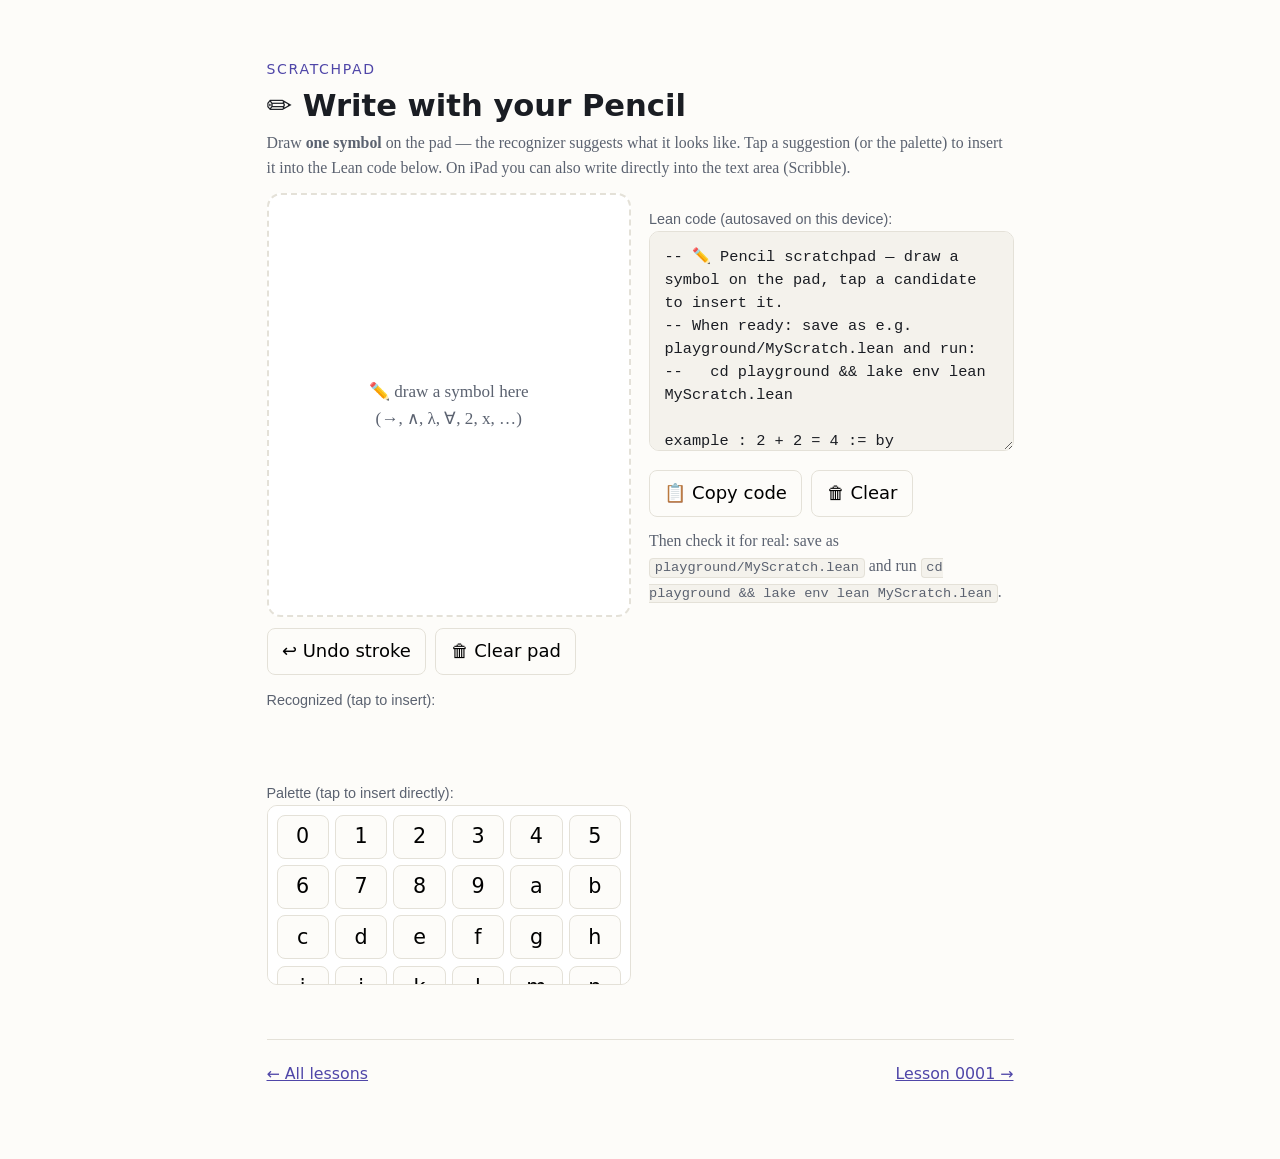
==== write.html @ d44f1044 "feat: deployable course site — 9 verified lessons, index, pencil scratchpad, PWA" ====
<!DOCTYPE html>
<html lang="en">
<head>
<meta charset="utf-8">
<meta name="viewport" content="width=device-width, initial-scale=1, viewport-fit=cover, user-scalable=no">
<meta name="apple-mobile-web-app-capable" content="yes">
<meta name="apple-mobile-web-app-status-bar-style" content="default">
<meta name="theme-color" content="#4f46a8">
<title>✏️ Write — Lean scratchpad</title>
<link rel="manifest" href="manifest.webmanifest">
<link rel="apple-touch-icon" href="icons/apple-touch-icon.png">
<link rel="icon" href="icons/icon-192.png">
<link rel="stylesheet" href="assets/style.css">
</head>
<body>

<p class="lesson-kicker">Scratchpad</p>
<h1>✏️ Write with your Pencil</h1>
<p class="lesson-meta">Draw <strong>one symbol</strong> on the pad — the recognizer suggests what it looks like. Tap a suggestion (or the palette) to insert it into the Lean code below. On iPad you can also write directly into the text area (Scribble).</p>

<div class="write-grid">
  <div>
    <div class="pad">
      <canvas id="pad"></canvas>
      <div class="pad-hint" id="pad-hint">✏️ draw a symbol here<br>(→, ∧, λ, ∀, 2, x, …)</div>
    </div>
    <div class="pad-buttons">
      <button id="undo" type="button">↩ Undo stroke</button>
      <button id="clear-pad" type="button">🗑 Clear pad</button>
    </div>
    <p class="candidates-label">Recognized (tap to insert):</p>
    <div class="candidates" id="candidates"></div>
    <p class="candidates-label">Palette (tap to insert directly):</p>
    <div class="palette" id="palette"></div>
  </div>
  <div>
    <p class="candidates-label">Lean code (autosaved on this device):</p>
    <textarea id="scratch" spellcheck="false" autocapitalize="off" autocomplete="off"></textarea>
    <div class="pad-buttons">
      <button id="copy" type="button">📋 Copy code</button>
      <button id="clear-editor" type="button">🗑 Clear</button>
    </div>
    <p class="lesson-meta">Then check it for real: save as <code>playground/MyScratch.lean</code> and run <code>cd playground && lake env lean MyScratch.lean</code>.</p>
  </div>
</div>

<div class="lesson-nav">
  <a href="index.html">← All lessons</a>
  <a href="lessons/0001-what-is-a-proof.html">Lesson 0001 →</a>
</div>

<script src="assets/site.js"></script>
<script src="assets/handwriting.js"></script>
</body>
</html>
---- assets/style.css ----
/* Shared stylesheet for all lessons in this workspace. Every lesson links this file. */

:root {
  --ink: #1a1d23;
  --muted: #5b6270;
  --paper: #fdfcf9;
  --accent: #4f46a8;      /* Lean-ish indigo */
  --accent-soft: #eceafe;
  --ok: #1a7f4b;
  --ok-soft: #e4f5ec;
  --bad: #b3372f;
  --bad-soft: #fbeae8;
  --line: #e4e1d8;
  --code-bg: #f4f2ec;
}

* { box-sizing: border-box; }

html { font-size: 18px; }

body {
  margin: 0 auto;
  padding: 2.5rem 1.25rem 4rem;
  max-width: 44rem;
  background: var(--paper);
  color: var(--ink);
  font-family: "Iowan Old Style", "Palatino Linotype", Palatino, Georgia, serif;
  line-height: 1.6;
}

h1, h2, h3 {
  font-family: "Avenir Next", "Segoe UI", system-ui, sans-serif;
  line-height: 1.25;
  color: var(--ink);
}
h1 { font-size: 1.7rem; margin: 0 0 .25rem; }
h2 { font-size: 1.2rem; margin: 2.2rem 0 .6rem; border-bottom: 1px solid var(--line); padding-bottom: .3rem; }
h3 { font-size: 1.02rem; margin: 1.6rem 0 .4rem; }

.lesson-kicker {
  font-family: "Avenir Next", "Segoe UI", system-ui, sans-serif;
  font-size: .78rem;
  letter-spacing: .12em;
  text-transform: uppercase;
  color: var(--accent);
  margin-bottom: .4rem;
}
.lesson-meta { color: var(--muted); font-size: .88rem; margin-top: 0; }

p { margin: .7rem 0; }
ul, ol { padding-left: 1.4rem; }
li { margin: .3rem 0; }

a { color: var(--accent); }
a:hover { text-decoration-thickness: 2px; }

code, pre, .mono {
  font-family: "SF Mono", "JetBrains Mono", Menlo, Consolas, monospace;
  font-size: .86em;
}
code {
  background: var(--code-bg);
  border: 1px solid var(--line);
  border-radius: 4px;
  padding: .08em .35em;
}
pre {
  background: var(--code-bg);
  border: 1px solid var(--line);
  border-radius: 8px;
  padding: .9rem 1.1rem;
  overflow-x: auto;
  line-height: 1.5;
}
pre code { background: none; border: none; padding: 0; font-size: .84rem; }

pre .out { color: var(--muted); } /* expected output shown in comments */

.callout {
  border-left: 4px solid var(--accent);
  background: var(--accent-soft);
  border-radius: 0 8px 8px 0;
  padding: .8rem 1.1rem;
  margin: 1.2rem 0;
}
.callout p { margin: .3rem 0; }
.callout .callout-title {
  font-family: "Avenir Next", "Segoe UI", system-ui, sans-serif;
  font-weight: 600;
  font-size: .85rem;
  text-transform: uppercase;
  letter-spacing: .08em;
  color: var(--accent);
}

.ask {
  border-left: 4px solid var(--ok);
  background: var(--ok-soft);
  border-radius: 0 8px 8px 0;
  padding: .8rem 1.1rem;
  margin: 1.6rem 0;
}

/* ---- quiz component (assets/quiz.js) ---- */
.quiz { margin: 1.2rem 0 1.8rem; }
.quiz-progress {
  font-family: "Avenir Next", "Segoe UI", system-ui, sans-serif;
  font-size: .8rem; color: var(--muted); margin-bottom: .8rem;
}
.quiz-question {
  border: 1px solid var(--line);
  border-radius: 10px;
  padding: 1rem 1.2rem;
  margin: 0 0 1.1rem;
  background: #fff;
}
.quiz-question .q-text { font-weight: 600; margin: 0 0 .7rem; }
.quiz-question .q-num {
  font-family: "Avenir Next", "Segoe UI", system-ui, sans-serif;
  font-size: .72rem; letter-spacing: .1em; text-transform: uppercase;
  color: var(--muted); display: block; margin-bottom: .25rem;
}
.quiz-answers { display: grid; gap: .45rem; }
.quiz-answers button {
  font: inherit;
  text-align: left;
  border: 1px solid var(--line);
  background: var(--paper);
  border-radius: 8px;
  padding: .5rem .8rem;
  cursor: pointer;
  transition: border-color .12s, background .12s;
}
.quiz-answers button:hover:not(:disabled) { border-color: var(--accent); background: var(--accent-soft); }
.quiz-answers button:disabled { cursor: default; opacity: .75; }
.quiz-answers button.correct { border-color: var(--ok); background: var(--ok-soft); opacity: 1; font-weight: 600; }
.quiz-answers button.wrong { border-color: var(--bad); background: var(--bad-soft); opacity: 1; }
.quiz-explain { font-size: .9rem; color: var(--muted); margin: .6rem 0 0; display: none; }
.quiz-explain.show { display: block; }
.quiz-done {
  font-family: "Avenir Next", "Segoe UI", system-ui, sans-serif;
  font-weight: 600; color: var(--ok); margin-top: .4rem; display: none;
}

/* ---- tables (reference docs) ---- */
table { border-collapse: collapse; width: 100%; margin: 1rem 0; font-size: .92rem; }
th, td { border: 1px solid var(--line); padding: .45rem .7rem; text-align: left; vertical-align: top; }
th { background: var(--code-bg); font-family: "Avenir Next", "Segoe UI", system-ui, sans-serif; font-size: .8rem; }

/* ---- nav footer ---- */
.lesson-nav {
  margin-top: 3rem; padding-top: 1.2rem; border-top: 1px solid var(--line);
  display: flex; justify-content: space-between; gap: 1rem; flex-wrap: wrap;
  font-family: "Avenir Next", "Segoe UI", system-ui, sans-serif; font-size: .88rem;
}
.lesson-nav .dim { color: var(--muted); }

@media print {
  body { max-width: none; font-size: 11pt; }
  .quiz-answers button { cursor: default; }
  a { color: var(--ink); text-decoration: none; }
}

/* ---- site: index, progress, lesson cards ---- */
.hero {
  background: linear-gradient(135deg, var(--accent-soft), #fff);
  border: 1px solid var(--line);
  border-radius: 14px;
  padding: 1.4rem 1.5rem;
  margin: 1.4rem 0;
}
.hero h1 { margin-top: 0; }
.hero p { margin: .4rem 0; }

.progress-wrap {
  background: var(--code-bg);
  border: 1px solid var(--line);
  border-radius: 10px;
  height: 14px;
  overflow: hidden;
  margin: .6rem 0 .2rem;
}
#progress-fill {
  background: var(--accent);
  height: 100%;
  width: 0;
  transition: width .3s;
}
#progress-label {
  font-family: "Avenir Next", "Segoe UI", system-ui, sans-serif;
  font-size: .8rem; color: var(--muted);
}

h2.phase {
  border-bottom: none;
  font-size: .85rem;
  text-transform: uppercase;
  letter-spacing: .1em;
  color: var(--muted);
  margin: 1.8rem 0 .5rem;
}

.lesson-card {
  display: flex;
  align-items: baseline;
  gap: .8rem;
  border: 1px solid var(--line);
  border-radius: 10px;
  background: #fff;
  padding: .75rem 1rem;
  margin: .45rem 0;
  text-decoration: none;
  color: var(--ink);
}
.lesson-card:hover { border-color: var(--accent); }
.lesson-card .lesson-n {
  font-family: "SF Mono", Menlo, monospace;
  font-size: .8rem; color: var(--accent); min-width: 3.2em;
}
.lesson-card .lesson-title { flex: 1; }
.lesson-card .lesson-check { color: var(--ok); font-weight: 700; }
.lesson-card.done { background: var(--ok-soft); }

.big-link {
  display: block;
  text-align: center;
  font-family: "Avenir Next", "Segoe UI", system-ui, sans-serif;
  font-weight: 600;
  font-size: 1.05rem;
  border: 2px solid var(--accent);
  color: var(--accent);
  border-radius: 12px;
  padding: .9rem 1rem;
  margin: 1rem 0;
  text-decoration: none;
  background: #fff;
}
.big-link:hover { background: var(--accent-soft); }

button.mark-done, .mark-done {
  font: inherit;
  font-family: "Avenir Next", "Segoe UI", system-ui, sans-serif;
  font-weight: 600;
  border: 2px solid var(--ok);
  color: var(--ok);
  background: #fff;
  border-radius: 10px;
  padding: .6rem 1.1rem;
  min-height: 44px;
  cursor: pointer;
}
button.mark-done.done { background: var(--ok-soft); }

/* ---- write.html: pencil scratchpad ---- */
.write-grid { display: grid; gap: 1rem; }
@media (min-width: 760px) {
  .write-grid { grid-template-columns: 1fr 1fr; align-items: start; }
}

.pad {
  border: 2px dashed var(--line);
  border-radius: 14px;
  background: #fff;
  position: relative;
  touch-action: none;           /* essential for Apple Pencil drawing */
  overflow: hidden;
}
.pad canvas { display: block; width: 100%; height: 320px; touch-action: none; }
@media (min-width: 760px) { .pad canvas { height: 420px; } }
.pad-hint {
  position: absolute; inset: 0;
  display: flex; align-items: center; justify-content: center;
  color: var(--muted); font-size: .95rem; pointer-events: none;
  text-align: center; padding: 0 2rem;
}
.pad-hint.hidden { display: none; }

.pad-buttons { display: flex; gap: .5rem; flex-wrap: wrap; margin: .6rem 0; }
.pad-buttons button, .candidates button, .palette button {
  font: inherit;
  font-family: "Avenir Next", "Segoe UI", system-ui, sans-serif;
  border: 1px solid var(--line);
  background: var(--paper);
  border-radius: 8px;
  min-height: 44px;
  min-width: 44px;
  padding: .45rem .8rem;
  cursor: pointer;
  touch-action: manipulation;
}
.pad-buttons button:hover, .candidates button:hover, .palette button:hover {
  border-color: var(--accent); background: var(--accent-soft);
}

.candidates { display: flex; gap: .5rem; flex-wrap: wrap; margin: .6rem 0; min-height: 44px; }
.candidates .cand {
  font-size: 1.5rem;
  line-height: 1;
  padding: .3rem .7rem;
  border: 2px solid var(--line);
  border-radius: 10px;
  background: #fff;
}
.candidates .cand.best { border-color: var(--accent); background: var(--accent-soft); }
.candidates .cand small { display: block; font-size: .6rem; color: var(--muted); text-align: center; }
.candidates-label { font-size: .8rem; color: var(--muted); font-family: "Avenir Next", sans-serif; margin: .8rem 0 0; }

.palette {
  display: grid;
  grid-template-columns: repeat(auto-fill, minmax(44px, 1fr));
  gap: .35rem;
  max-height: 180px;
  overflow-y: auto;
  border: 1px solid var(--line);
  border-radius: 10px;
  padding: .5rem;
  background: #fff;
}
.palette button { font-size: 1.15rem; padding: .2rem 0; }

#scratch {
  width: 100%;
  min-height: 220px;
  font-family: "SF Mono", Menlo, monospace;
  font-size: .85rem;
  line-height: 1.5;
  border: 1px solid var(--line);
  border-radius: 10px;
  padding: .8rem;
  background: var(--code-bg);
  color: var(--ink);
  resize: vertical;
}

/* ---- mobile / iOS tweaks ---- */
@media (max-width: 600px) {
  html { font-size: 17px; }
  body { padding: 1.4rem .9rem 6rem; padding-bottom: calc(4rem + env(safe-area-inset-bottom)); }
  h1 { font-size: 1.4rem; }
  .quiz-answers button { width: 100%; min-height: 48px; }
  pre { font-size: .78rem; }
}
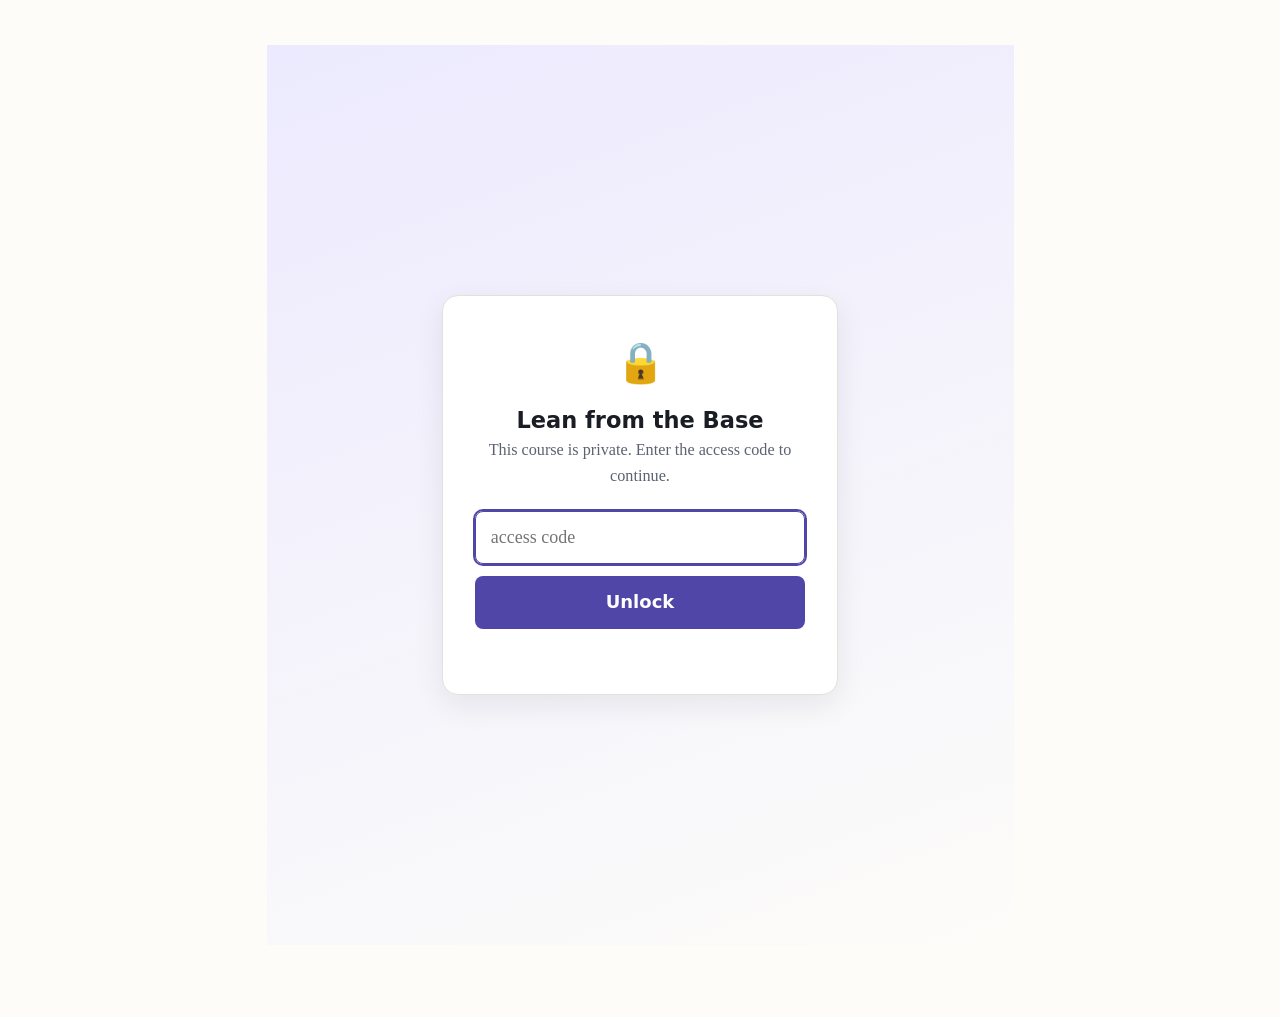
==== commit 29ac9061: "feat: access-code gate + answer export/review loop (quiz recording, scratchpad export, lock button)" ====
--- a/write.html
+++ b/write.html
@@ -11,6 +11,8 @@
 <link rel="apple-touch-icon" href="icons/apple-touch-icon.png">
 <link rel="icon" href="icons/icon-192.png">
 <link rel="stylesheet" href="assets/style.css">
+<meta name="robots" content="noindex, nofollow">
+<script src="assets/gate.js"></script>
 </head>
 <body>
 
@@ -39,6 +41,7 @@
     <div class="pad-buttons">
       <button id="copy" type="button">📋 Copy code</button>
       <button id="clear-editor" type="button">🗑 Clear</button>
+      <button class="tool-btn" data-export type="button">⬇ Export my answers (JSON)</button>
     </div>
     <p class="lesson-meta">Then check it for real: save as <code>playground/MyScratch.lean</code> and run <code>cd playground && lake env lean MyScratch.lean</code>.</p>
   </div>
--- a/assets/style.css
+++ b/assets/style.css
@@ -341,3 +341,82 @@
   pre { font-size: .78rem; }
 }
 
+/* ---- access gate (gate.html) ---- */
+.gate-wrap {
+  min-height: 100vh;
+  min-height: 100dvh;
+  display: flex;
+  align-items: center;
+  justify-content: center;
+  padding: 1rem;
+  background: linear-gradient(160deg, var(--accent-soft), var(--paper));
+}
+.gate-card {
+  background: #fff;
+  border: 1px solid var(--line);
+  border-radius: 16px;
+  padding: 2rem 1.8rem;
+  width: 100%;
+  max-width: 22rem;
+  text-align: center;
+  box-shadow: 0 10px 30px rgba(26, 29, 35, .08);
+}
+.gate-lock { font-size: 2.2rem; }
+.gate-card h1 { font-size: 1.25rem; margin: .6rem 0 .2rem; }
+.gate-sub { color: var(--muted); font-size: .9rem; margin: .2rem 0 1.2rem; }
+#gate-code {
+  width: 100%;
+  font: inherit;
+  padding: .6rem .8rem;
+  border: 1px solid var(--line);
+  border-radius: 8px;
+  margin-bottom: .7rem;
+  min-height: 44px;
+}
+#gate-code:focus { outline: 2px solid var(--accent); border-color: var(--accent); }
+.gate-card button[type="submit"] {
+  width: 100%;
+  font: inherit;
+  font-family: "Avenir Next", "Segoe UI", system-ui, sans-serif;
+  font-weight: 600;
+  background: var(--accent);
+  color: #fff;
+  border: none;
+  border-radius: 8px;
+  padding: .65rem;
+  min-height: 44px;
+  cursor: pointer;
+  touch-action: manipulation;
+}
+.gate-error { color: var(--bad); font-size: .85rem; min-height: 1.2em; margin: .6rem 0 0; }
+
+/* ---- floating lock + export buttons ---- */
+#lock-btn {
+  position: fixed;
+  right: .8rem;
+  bottom: calc(.8rem + env(safe-area-inset-bottom));
+  z-index: 60;
+  width: 44px;
+  height: 44px;
+  border-radius: 50%;
+  border: 1px solid var(--line);
+  background: #fff;
+  box-shadow: 0 4px 14px rgba(0, 0, 0, .12);
+  font-size: 1.05rem;
+  cursor: pointer;
+}
+.tool-btn {
+  font: inherit;
+  font-family: "Avenir Next", "Segoe UI", system-ui, sans-serif;
+  font-weight: 600;
+  border: 2px solid var(--line);
+  background: #fff;
+  color: var(--ink);
+  border-radius: 10px;
+  padding: .5rem 1rem;
+  min-height: 44px;
+  cursor: pointer;
+  touch-action: manipulation;
+}
+.tool-btn:hover { border-color: var(--accent); color: var(--accent); }
+
